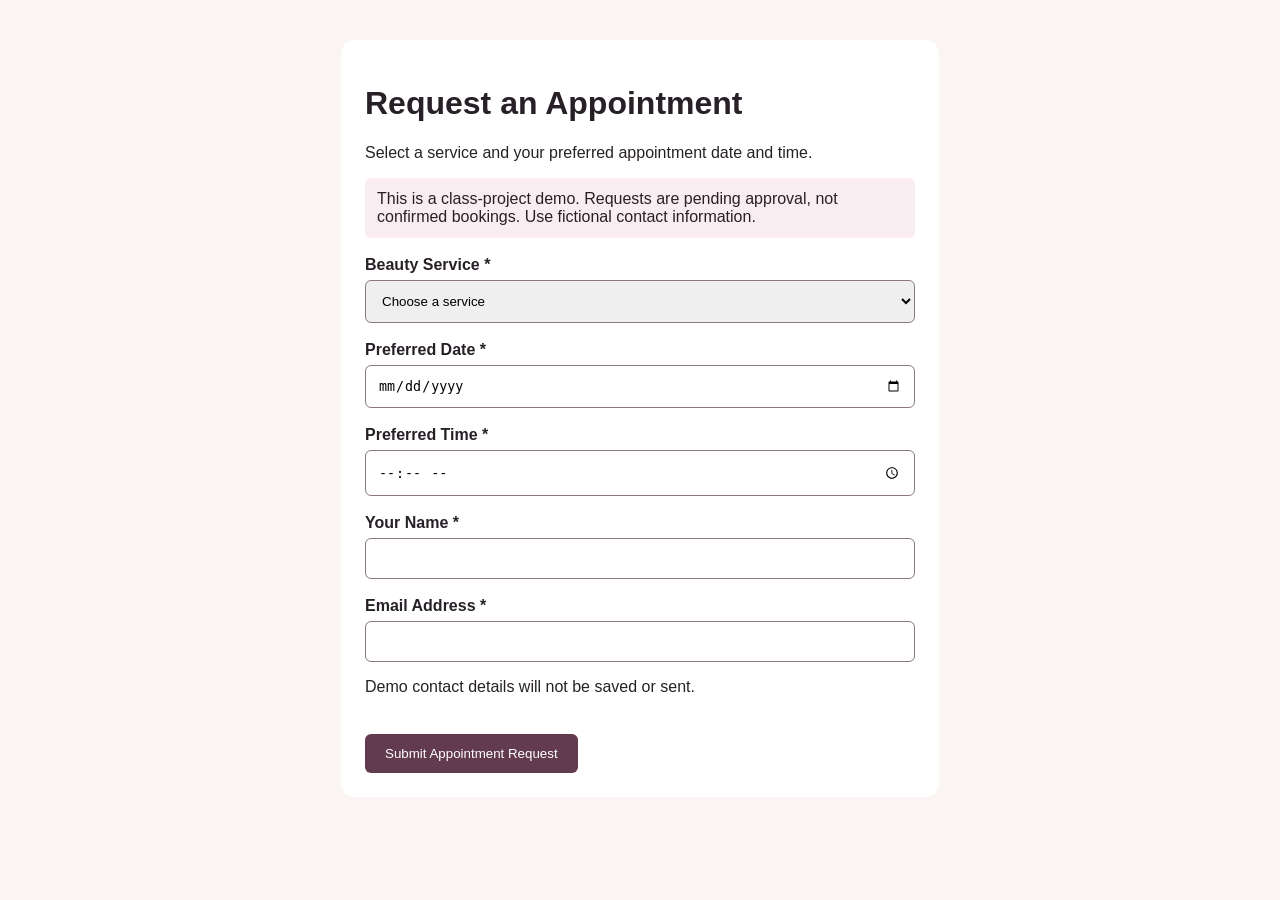
==== booking.html @ f1ef467f "Add booking form for appointment requests" ====
<!doctype html>
<html lang="en">
<head>
  <meta charset="UTF-8">
  <meta name="viewport" content="width=device-width, initial-scale=1">
  <title>Book an Appointment | The Beauty Salon</title>
  <style>
    body { font-family: Arial, sans-serif; background: #faf5f2; color: #272127; margin: 0; }
    main { max-width: 550px; margin: 40px auto; padding: 24px; background: white; border-radius: 14px; }
    label { display: block; margin-top: 18px; font-weight: bold; }
    input, select { width: 100%; box-sizing: border-box; padding: 12px; margin-top: 6px; border: 1px solid #8b7981; border-radius: 6px; }
    button { margin-top: 22px; padding: 12px 20px; background: #633b4e; color: white; border: none; border-radius: 6px; cursor: pointer; }
    button:focus-visible, input:focus-visible, select:focus-visible { outline: 3px solid #aa5578; }
    .notice { background: #f9edf1; padding: 12px; border-radius: 6px; }
    #error { color: #a01832; }
  </style>
</head>
<body>
  <main>
    <h1>Request an Appointment</h1>
    <p>Select a service and your preferred appointment date and time.</p>
    <p class="notice">This is a class-project demo. Requests are pending approval, not confirmed bookings. Use fictional contact information.</p>

    <form id="bookingForm">
      <label for="service">Beauty Service *</label>
      <select id="service" required>
        <option value="">Choose a service</option>
        <option>Nail services</option>
        <option>Eyelash extensions</option>
        <option>Eyebrow services</option>
        <option>Makeup services</option>
      </select>

      <label for="date">Preferred Date *</label>
      <input type="date" id="date" required>

      <label for="time">Preferred Time *</label>
      <input type="time" id="time" required>

      <label for="name">Your Name *</label>
      <input type="text" id="name" maxlength="80" required>

      <label for="email">Email Address *</label>
      <input type="email" id="email" required>
      <p>Demo contact details will not be saved or sent.</p>

      <p id="error" role="alert"></p>
      <button type="submit">Submit Appointment Request</button>
    </form>
  </main>

  <script src="./appointment-storage.js"></script>
  <script>
    const form = document.getElementById("bookingForm");
    const dateInput = document.getElementById("date");

    function todayLocal() {
      const now = new Date();
      const local = new Date(now.getTime() - now.getTimezoneOffset() * 60000);
      return local.toISOString().slice(0, 10);
    }

    dateInput.min = todayLocal();

    form.addEventListener("submit", function(event) {
      event.preventDefault();
      document.getElementById("error").textContent = "";
      dateInput.min = todayLocal();

      if (!form.reportValidity()) return;

      if (dateInput.value < dateInput.min) {
        document.getElementById("error").textContent =
          "Please choose today or a future date.";
        return;
      }

      try {
        const nextPage = saveSalonRequest({
          service: document.getElementById("service").value,
          date: dateInput.value,
          time: document.getElementById("time").value
        });

        window.location.assign(nextPage);
      } catch (error) {
        document.getElementById("error").textContent =
          error.message || "Unable to save the request.";
      }
    });
  </script>
</body>
</html>
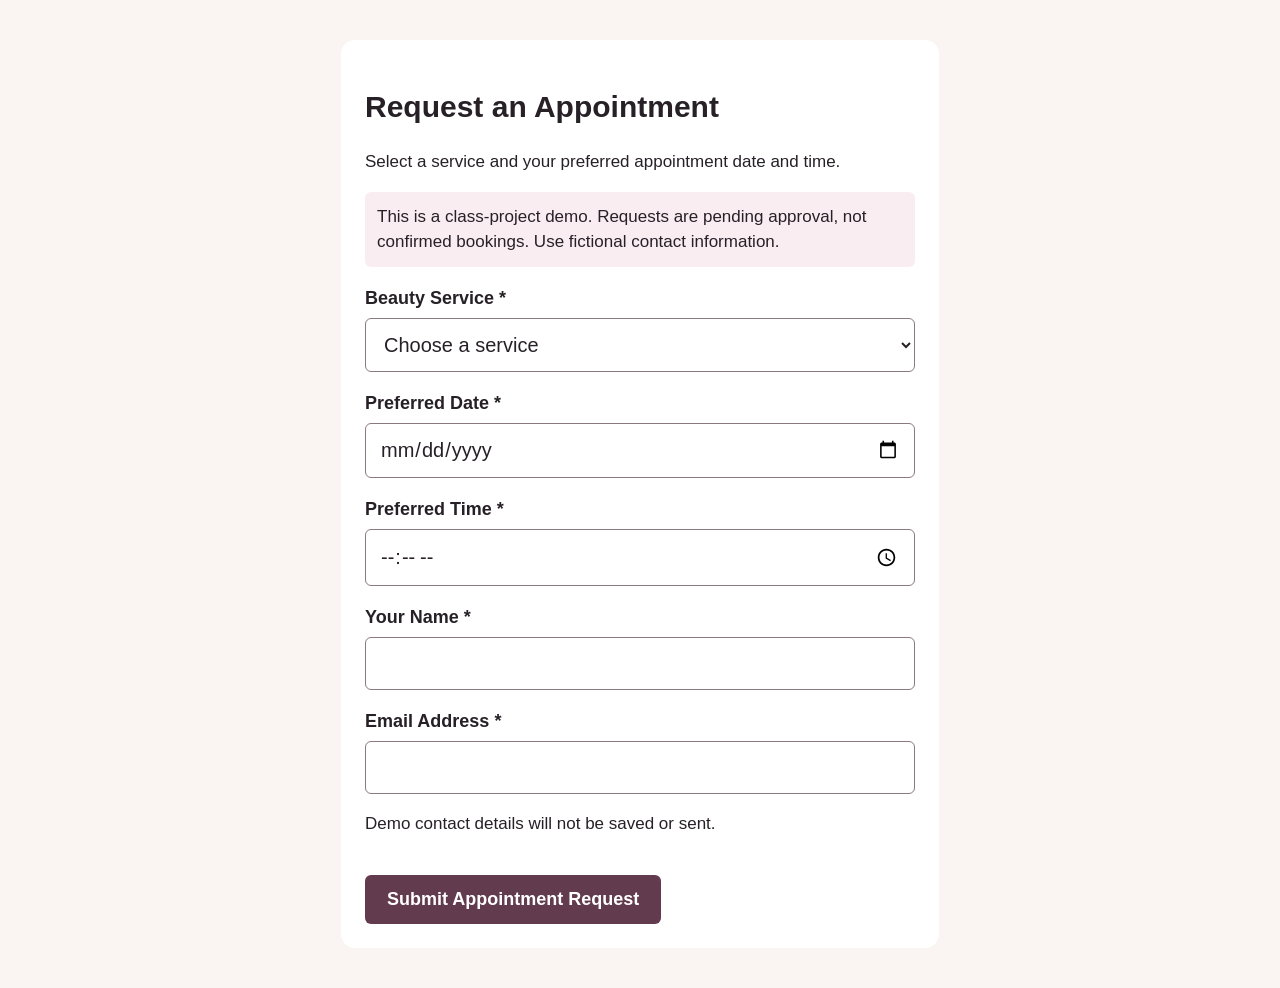
==== commit 900ff717: "Refactor booking form styles and structure" ====
--- a/booking.html
+++ b/booking.html
@@ -5,24 +5,110 @@
   <meta charset="UTF-8">
   <meta name="viewport" content="width=device-width, initial-scale=1">
   <title>Book an Appointment | The Beauty Salon</title>
+
   <style>
-    body { font-family: Arial, sans-serif; background: #faf5f2; color: #272127; margin: 0; }
-    main { max-width: 550px; margin: 40px auto; padding: 24px; background: white; border-radius: 14px; }
-    label { display: block; margin-top: 18px; font-weight: bold; }
-    input, select { width: 100%; box-sizing: border-box; padding: 12px; margin-top: 6px; border: 1px solid #8b7981; border-radius: 6px; }
-    button { margin-top: 22px; padding: 12px 20px; background: #633b4e; color: white; border: none; border-radius: 6px; cursor: pointer; }
-    button:focus-visible, input:focus-visible, select:focus-visible { outline: 3px solid #aa5578; }
-    .notice { background: #f9edf1; padding: 12px; border-radius: 6px; }
-    #error { color: #a01832; }
+    body {
+      font-family: Arial, sans-serif;
+      font-size: 17px;
+      line-height: 1.5;
+      background: #faf5f2;
+      color: #272127;
+      margin: 0;
+    }
+
+    main {
+      max-width: 550px;
+      margin: 40px auto;
+      padding: 24px;
+      background: white;
+      border-radius: 14px;
+    }
+
+    h1 {
+      font-size: 30px;
+    }
+
+    label {
+      display: block;
+      margin-top: 18px;
+      font-size: 18px;
+      font-weight: bold;
+    }
+
+    input, select {
+      width: 100%;
+      box-sizing: border-box;
+      padding: 14px;
+      margin-top: 6px;
+      font-family: Arial, sans-serif;
+      font-size: 20px;
+      color: #272127;
+      background: white;
+      border: 1px solid #8b7981;
+      border-radius: 6px;
+    }
+
+    button {
+      margin-top: 22px;
+      padding: 14px 22px;
+      background: #633b4e;
+      color: white;
+      font-family: Arial, sans-serif;
+      font-size: 18px;
+      font-weight: bold;
+      border: none;
+      border-radius: 6px;
+      cursor: pointer;
+    }
+
+    button:hover {
+      background: #4b293a;
+    }
+
+    button:focus-visible,
+    input:focus-visible,
+    select:focus-visible {
+      outline: 3px solid #aa5578;
+      outline-offset: 2px;
+    }
+
+    .notice {
+      background: #f9edf1;
+      padding: 12px;
+      border-radius: 6px;
+    }
+
+    #error {
+      color: #a01832;
+      font-size: 17px;
+    }
+
+    @media (max-width: 600px) {
+      main {
+        margin: 16px;
+        padding: 20px;
+      }
+    }
   </style>
 </head>
+
 <body>
   <main>
     <h1>Request an Appointment</h1>
-    <p>Select a service and your preferred appointment date and time.</p>
-    <p class="notice">This is a class-project demo. Requests are pending approval, not confirmed bookings. Use fictional contact information.</p>
+
+    <p>
+      Select a service and your preferred appointment
+      date and time.
+    </p>
+
+    <p class="notice">
+      This is a class-project demo. Requests are
+      pending approval, not confirmed bookings.
+      Use fictional contact information.
+    </p>
 
     <form id="bookingForm">
+
       <label for="service">Beauty Service *</label>
       <select id="service" required>
         <option value="">Choose a service</option>
@@ -39,25 +125,40 @@
       <input type="time" id="time" required>
 
       <label for="name">Your Name *</label>
-      <input type="text" id="name" maxlength="80" required>
+      <input
+        type="text"
+        id="name"
+        maxlength="80"
+        required
+      >
 
       <label for="email">Email Address *</label>
       <input type="email" id="email" required>
-      <p>Demo contact details will not be saved or sent.</p>
+
+      <p>
+        Demo contact details will not be saved or sent.
+      </p>
 
       <p id="error" role="alert"></p>
-      <button type="submit">Submit Appointment Request</button>
+
+      <button type="submit">
+        Submit Appointment Request
+      </button>
+
     </form>
   </main>
 
   <script src="./appointment-storage.js"></script>
+
   <script>
     const form = document.getElementById("bookingForm");
     const dateInput = document.getElementById("date");
 
     function todayLocal() {
       const now = new Date();
-      const local = new Date(now.getTime() - now.getTimezoneOffset() * 60000);
+      const local = new Date(
+        now.getTime() - now.getTimezoneOffset() * 60000
+      );
       return local.toISOString().slice(0, 10);
     }
 
@@ -65,6 +166,7 @@
 
     form.addEventListener("submit", function(event) {
       event.preventDefault();
+
       document.getElementById("error").textContent = "";
       dateInput.min = todayLocal();
 
@@ -84,6 +186,7 @@
         });
 
         window.location.assign(nextPage);
+
       } catch (error) {
         document.getElementById("error").textContent =
           error.message || "Unable to save the request.";
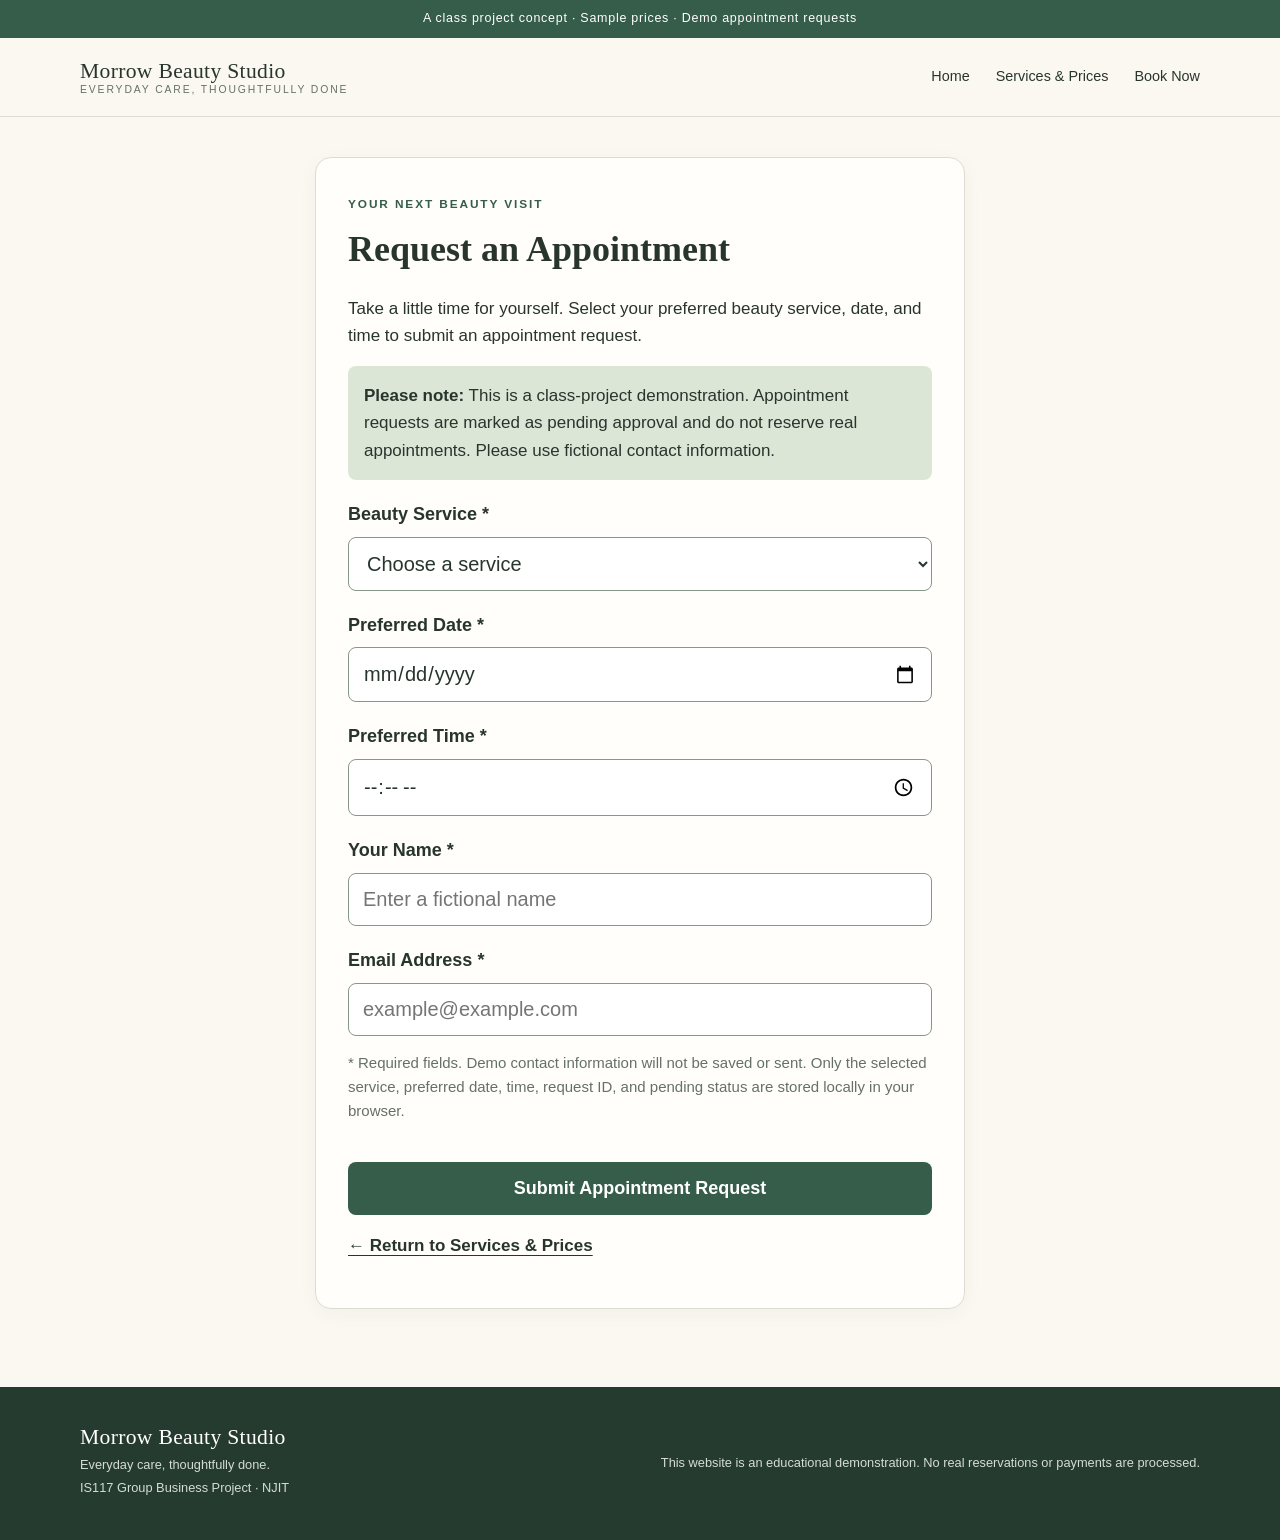
==== commit 1e188f7c: "Unify booking form branding, services and validation Updated the title and styling of the booking fo" ====
--- a/booking.html
+++ b/booking.html
@@ -4,161 +4,339 @@
 <head>
   <meta charset="UTF-8">
   <meta name="viewport" content="width=device-width, initial-scale=1">
-  <title>Book an Appointment | The Beauty Salon</title>
+
+  <title>Book an Appointment — Morrow Beauty Studio</title>
+
+  <link rel="stylesheet" href="styles.css">
 
   <style>
-    body {
-      font-family: Arial, sans-serif;
+    .booking-form {
+      max-width: 650px;
+      margin: 40px auto;
+      padding: 32px;
+      background: #fffefa;
+      border: 1px solid #dedbd2;
+      border-radius: 16px;
+      box-shadow: 0 5px 20px #28352d0a;
+    }
+
+    .booking-form h1 {
+      font-family: Georgia, serif;
+      font-size: 36px;
+      line-height: 1.2;
+      margin-top: 12px;
+      color: #28352d;
+    }
+
+    .booking-form p {
       font-size: 17px;
-      line-height: 1.5;
-      background: #faf5f2;
-      color: #272127;
-      margin: 0;
-    }
-
-    main {
-      max-width: 550px;
-      margin: 40px auto;
-      padding: 24px;
-      background: white;
-      border-radius: 14px;
-    }
-
-    h1 {
-      font-size: 30px;
-    }
-
-    label {
+      line-height: 1.6;
+    }
+
+    .booking-form label {
       display: block;
-      margin-top: 18px;
+      margin-top: 20px;
       font-size: 18px;
       font-weight: bold;
-    }
-
-    input, select {
+      color: #28352d;
+    }
+
+    .booking-form input,
+    .booking-form select {
       width: 100%;
       box-sizing: border-box;
       padding: 14px;
-      margin-top: 6px;
+      margin-top: 8px;
       font-family: Arial, sans-serif;
       font-size: 20px;
-      color: #272127;
+      color: #28352d;
       background: white;
-      border: 1px solid #8b7981;
-      border-radius: 6px;
-    }
-
-    button {
+      border: 1px solid #87988a;
+      border-radius: 8px;
+    }
+
+    .booking-form button {
+      width: 100%;
       margin-top: 22px;
-      padding: 14px 22px;
-      background: #633b4e;
+      padding: 16px 22px;
+      background: #355d49;
       color: white;
       font-family: Arial, sans-serif;
       font-size: 18px;
       font-weight: bold;
       border: none;
-      border-radius: 6px;
+      border-radius: 8px;
       cursor: pointer;
     }
 
-    button:hover {
-      background: #4b293a;
-    }
-
-    button:focus-visible,
-    input:focus-visible,
-    select:focus-visible {
-      outline: 3px solid #aa5578;
-      outline-offset: 2px;
-    }
-
-    .notice {
-      background: #f9edf1;
-      padding: 12px;
-      border-radius: 6px;
+    .booking-form button:hover {
+      background: #264634;
+    }
+
+    .booking-form button:focus-visible,
+    .booking-form input:focus-visible,
+    .booking-form select:focus-visible {
+      outline: 3px solid #bd795d;
+      outline-offset: 3px;
+    }
+
+    .booking-notice {
+      background: #dce6d7;
+      padding: 16px;
+      border-radius: 8px;
+      color: #28352d;
+    }
+
+    .privacy-note {
+      color: #657168;
+      font-size: 15px !important;
     }
 
     #error {
       color: #a01832;
       font-size: 17px;
-    }
-
-    @media (max-width: 600px) {
-      main {
-        margin: 16px;
-        padding: 20px;
+      font-weight: bold;
+    }
+
+    @media (max-width: 700px) {
+      .booking-form {
+        margin: 20px 16px;
+        padding: 22px;
+      }
+
+      .booking-form h1 {
+        font-size: 30px;
       }
     }
   </style>
 </head>
 
 <body>
-  <main>
+
+  <div class="notice">
+    A class project concept · Sample prices · Demo appointment requests
+  </div>
+
+  <!-- Navigation -->
+
+  <header class="site-header">
+    <div class="wrap nav">
+
+      <a class="brand" href="index.html">
+        Morrow Beauty Studio
+        <small>Everyday care, thoughtfully done</small>
+      </a>
+
+      <nav class="nav-links" aria-label="Main navigation">
+
+        <a href="index.html">Home</a>
+
+        <a href="services.html">
+          Services &amp; Prices
+        </a>
+
+        <a href="booking.html" aria-current="page">
+          Book Now
+        </a>
+
+      </nav>
+
+    </div>
+  </header>
+
+  <!-- Appointment Form -->
+
+  <main class="booking-form">
+
+    <span class="eyebrow">
+      Your next beauty visit
+    </span>
+
     <h1>Request an Appointment</h1>
 
     <p>
-      Select a service and your preferred appointment
-      date and time.
+      Take a little time for yourself.
+      Select your preferred beauty service, date,
+      and time to submit an appointment request.
     </p>
 
-    <p class="notice">
-      This is a class-project demo. Requests are
-      pending approval, not confirmed bookings.
-      Use fictional contact information.
+    <p class="booking-notice">
+      <strong>Please note:</strong>
+      This is a class-project demonstration.
+      Appointment requests are marked as pending approval
+      and do not reserve real appointments.
+      Please use fictional contact information.
     </p>
 
     <form id="bookingForm">
 
+      <!-- Service Selection -->
+
       <label for="service">Beauty Service *</label>
+
       <select id="service" required>
+
         <option value="">Choose a service</option>
-        <option>Nail services</option>
-        <option>Eyelash extensions</option>
-        <option>Eyebrow services</option>
-        <option>Makeup services</option>
+
+        <optgroup label="Hair">
+          <option>Everyday Haircut</option>
+          <option>Layered Haircut</option>
+          <option>Blowout</option>
+          <option>Root Touch-Up</option>
+          <option>Highlights</option>
+          <option>Color Correction Consultation</option>
+        </optgroup>
+
+        <optgroup label="Facials">
+          <option>Glow Facial — 30 Minutes</option>
+          <option>Custom Facial — 60 Minutes</option>
+          <option>Extended Facial — 90 Minutes</option>
+        </optgroup>
+
+        <optgroup label="Brows">
+          <option>Brow Shaping</option>
+          <option>Brow Shaping &amp; Tint</option>
+        </optgroup>
+
+        <optgroup label="Nails">
+          <option>Classic Manicure</option>
+          <option>Gel Manicure</option>
+          <option>Pedicure</option>
+          <option>Nail Art</option>
+        </optgroup>
+
+        <optgroup label="Lashes">
+          <option>Classic Lash Extensions</option>
+          <option>Volume Lash Extensions</option>
+          <option>Lash Lift</option>
+        </optgroup>
+
+        <optgroup label="Makeup">
+          <option>Natural Makeup</option>
+          <option>Soft Glam Makeup</option>
+          <option>Special Occasion Makeup</option>
+        </optgroup>
+
       </select>
 
+      <!-- Appointment Date -->
+
       <label for="date">Preferred Date *</label>
-      <input type="date" id="date" required>
+
+      <input
+        type="date"
+        id="date"
+        required
+      >
+
+      <!-- Appointment Time -->
 
       <label for="time">Preferred Time *</label>
-      <input type="time" id="time" required>
+
+      <input
+        type="time"
+        id="time"
+        required
+      >
+
+      <!-- Customer Name -->
 
       <label for="name">Your Name *</label>
+
       <input
         type="text"
         id="name"
+        placeholder="Enter a fictional name"
         maxlength="80"
         required
       >
 
+      <!-- Customer Email -->
+
       <label for="email">Email Address *</label>
-      <input type="email" id="email" required>
-
-      <p>
-        Demo contact details will not be saved or sent.
+
+      <input
+        type="email"
+        id="email"
+        placeholder="example@example.com"
+        required
+      >
+
+      <p class="privacy-note">
+        * Required fields.
+        Demo contact information will not be saved or sent.
+        Only the selected service, preferred date, time,
+        request ID, and pending status are stored locally
+        in your browser.
       </p>
 
+      <!-- Error Message -->
+
       <p id="error" role="alert"></p>
+
+      <!-- Submit Button -->
 
       <button type="submit">
         Submit Appointment Request
       </button>
 
     </form>
+
+    <p>
+      <a class="text-link" href="services.html">
+        ← Return to Services &amp; Prices
+      </a>
+    </p>
+
   </main>
 
+  <!-- Footer -->
+
+  <footer class="site-footer">
+
+    <div class="wrap foot">
+
+      <div>
+
+        <a class="brand" href="index.html">
+          Morrow Beauty Studio
+        </a>
+
+        <p>Everyday care, thoughtfully done.</p>
+
+        <p>IS117 Group Business Project · NJIT</p>
+
+      </div>
+
+      <p class="concept">
+        This website is an educational demonstration.
+        No real reservations or payments are processed.
+      </p>
+
+    </div>
+
+  </footer>
+
+  <!-- Member 3 Appointment Storage -->
+
   <script src="./appointment-storage.js"></script>
+
+  <!-- Member 2 Form Validation -->
 
   <script>
     const form = document.getElementById("bookingForm");
     const dateInput = document.getElementById("date");
+    const timeInput = document.getElementById("time");
+    const nameInput = document.getElementById("name");
+    const errorMessage = document.getElementById("error");
 
     function todayLocal() {
       const now = new Date();
+
       const local = new Date(
         now.getTime() - now.getTimezoneOffset() * 60000
       );
+
       return local.toISOString().slice(0, 10);
     }
 
@@ -167,14 +345,38 @@
     form.addEventListener("submit", function(event) {
       event.preventDefault();
 
-      document.getElementById("error").textContent = "";
+      errorMessage.textContent = "";
       dateInput.min = todayLocal();
 
-      if (!form.reportValidity()) return;
-
-      if (dateInput.value < dateInput.min) {
-        document.getElementById("error").textContent =
+      if (!form.reportValidity()) {
+        return;
+      }
+
+      if (!nameInput.value.trim()) {
+        errorMessage.textContent =
+          "Please enter a valid name.";
+
+        nameInput.focus();
+        return;
+      }
+
+      if (dateInput.value < todayLocal()) {
+        errorMessage.textContent =
           "Please choose today or a future date.";
+
+        dateInput.focus();
+        return;
+      }
+
+      const preferredDateTime = new Date(
+        dateInput.value + "T" + timeInput.value
+      );
+
+      if (preferredDateTime <= new Date()) {
+        errorMessage.textContent =
+          "Please choose a future appointment date and time.";
+
+        timeInput.focus();
         return;
       }
 
@@ -182,16 +384,17 @@
         const nextPage = saveSalonRequest({
           service: document.getElementById("service").value,
           date: dateInput.value,
-          time: document.getElementById("time").value
+          time: timeInput.value
         });
 
         window.location.assign(nextPage);
 
       } catch (error) {
-        document.getElementById("error").textContent =
+        errorMessage.textContent =
           error.message || "Unable to save the request.";
       }
     });
   </script>
+
 </body>
 </html>
--- a/styles.css
+++ b/styles.css
@@ -0,0 +1,108 @@
+:root {
+  color-scheme: light;
+  --ink: #28352d;
+  --muted: #657168;
+  --paper: #fbf8f2;
+  --cream: #f1eadf;
+  --sage: #dce6d7;
+  --green: #355d49;
+  --accent: #bd795d;
+  --white: #fffefa;
+  --line: #dedbd2;
+  --serif: Georgia, "Times New Roman", serif;
+  --sans: Arial, Helvetica, sans-serif;
+}
+
+* { box-sizing: border-box; }
+html { scroll-behavior: smooth; }
+body { margin: 0; background: var(--paper); color: var(--ink); font: 16px/1.6 var(--sans); }
+a { color: inherit; }
+a:focus-visible { outline: 3px solid var(--accent); outline-offset: 4px; }
+.wrap { width: min(1120px, calc(100% - 40px)); margin-inline: auto; }
+.notice { padding: 9px 16px; background: var(--green); color: white; text-align: center; font-size: .78rem; letter-spacing: .06em; }
+.site-header { border-bottom: 1px solid var(--line); background: var(--paper); }
+.nav { min-height: 78px; display: flex; align-items: center; justify-content: space-between; gap: 24px; }
+.brand { color: var(--ink); font: 1.35rem var(--serif); letter-spacing: .015em; text-decoration: none; }
+.brand small { display: block; color: var(--muted); font: .65rem var(--sans); letter-spacing: .18em; text-transform: uppercase; }
+.nav-links { display: flex; align-items: center; gap: 26px; }
+.nav-links a { font-size: .9rem; text-decoration: none; }
+.nav-links a:hover, .text-link:hover { text-decoration: underline; text-underline-offset: 5px; }
+.button { display: inline-block; padding: 12px 20px; border-radius: 999px; background: var(--green); color: white; font-size: .88rem; font-weight: 700; text-decoration: none; }
+.button:hover { background: #264634; }
+.text-link { font-weight: 700; text-underline-offset: 4px; }
+.eyebrow { color: var(--green); font-size: .74rem; font-weight: 700; letter-spacing: .16em; text-transform: uppercase; }
+.hero { padding: 58px 0 72px; }
+.hero-grid { display: grid; grid-template-columns: 1.1fr .9fr; align-items: center; gap: 50px; }
+.hero h1 { max-width: 650px; margin: 18px 0 22px; font: clamp(3.1rem, 7vw, 6rem)/.98 var(--serif); letter-spacing: -.045em; }
+.hero p { max-width: 500px; color: var(--muted); font-size: 1.1rem; }
+.actions { display: flex; align-items: center; flex-wrap: wrap; gap: 14px; margin-top: 28px; }
+.visual { position: relative; display: flex; min-height: 425px; align-items: end; overflow: hidden; padding: 24px; border-radius: 48% 48% 12px 12px; background: radial-gradient(ellipse at 70% 24%, #e6d3c4 0 9%, transparent 10%), linear-gradient(140deg, #e7eee2, #cbd8c5 53%, #f2e5d9); }
+.visual::before { position: absolute; top: 13%; left: 19%; width: 62%; height: 70%; border: 1px solid #355d494a; border-radius: 48% 48% 4px 4px; content: ""; }
+.visual::after { position: absolute; top: 32%; left: 36%; width: 28%; height: 46%; border-radius: 50% 50% 8px 8px; background: linear-gradient(135deg, #d8bba5, #f0ddce 55%, #b98166); box-shadow: 95px 66px 0 -22px #66826a, -100px 80px 0 -26px #869b7d; content: ""; }
+.visual-note { z-index: 1; padding: 14px 17px; border-radius: 8px; background: var(--white); box-shadow: 0 8px 24px #28352d18; font: 1.05rem var(--serif); }
+.strip { padding: 22px 0; background: var(--cream); }
+.strip-inner { display: flex; justify-content: center; flex-wrap: wrap; gap: 12px 44px; text-align: center; }
+.strip span { color: #46564b; font-size: .82rem; }
+.strip b { color: var(--green); }
+section { padding: 78px 0; }
+.section-head { max-width: 650px; margin: 0 auto 38px; text-align: center; }
+.section-head h2 { margin: 12px 0; font: clamp(2.3rem, 4.5vw, 3.7rem)/1.08 var(--serif); letter-spacing: -.035em; }
+.section-head p { margin: 0; color: var(--muted); }
+.cards { display: grid; grid-template-columns: repeat(3, 1fr); gap: 18px; }
+.card { padding: 26px; border: 1px solid var(--line); border-radius: 12px; background: var(--white); }
+.card .number { color: var(--accent); font: 1.5rem var(--serif); }
+.card h3 { margin: 12px 0 8px; font: 1.45rem var(--serif); }
+.card p { margin: 0 0 18px; color: var(--muted); }
+.price { color: var(--green); font-weight: 700; }
+.card a { display: inline-block; margin-top: 16px; font-size: .9rem; font-weight: 700; text-underline-offset: 4px; }
+.soft-panel { display: grid; grid-template-columns: 1fr 1fr; align-items: center; gap: 44px; padding: 44px; border-radius: 16px; background: var(--sage); }
+.soft-panel h2 { margin: 12px 0; font: clamp(2rem, 4vw, 3rem)/1.05 var(--serif); }
+.soft-panel p { color: #4f6254; }
+.price-sample { width: 100%; border-collapse: collapse; background: #fffefa99; }
+.price-sample td { padding: 12px 14px; border-bottom: 1px solid #cad5c5; }
+.price-sample td:last-child { text-align: right; font-weight: 700; }
+.draft { margin: 12px 0 0; color: #5b685e; font-size: .78rem; }
+.booking { padding: 54px 28px; border-radius: 16px; background: var(--green); color: white; text-align: center; }
+.booking h2 { margin: 12px 0; font: clamp(2.2rem, 4vw, 3.5rem)/1.05 var(--serif); }
+.booking p { max-width: 600px; margin: 0 auto 22px; color: #e6eee7; }
+.booking .eyebrow { color: #d8e7d9; }
+.booking .button { background: white; color: var(--green); }
+.page-intro { padding: 58px 0 32px; }
+.page-intro h1 { margin: 12px 0; font: clamp(2.8rem, 6vw, 5rem)/1 var(--serif); letter-spacing: -.04em; }
+.page-intro p { max-width: 700px; color: var(--muted); }
+.menu-group { padding: 28px 0 54px; border-top: 1px solid var(--line); }
+.menu-heading { display: flex; align-items: baseline; justify-content: space-between; gap: 20px; margin-bottom: 20px; }
+.menu-heading h2 { margin: 0; font: clamp(2rem, 4vw, 3rem) var(--serif); }
+.menu-heading p { color: var(--muted); font-size: .88rem; }
+.menu-list { display: grid; grid-template-columns: 1fr 1fr; gap: 0 36px; }
+.menu-item { display: flex; justify-content: space-between; gap: 18px; padding: 17px 0; border-bottom: 1px solid var(--line); }
+.menu-item h3 { margin: 0; font: 1.12rem var(--serif); }
+.menu-item p { margin: 5px 0 0; color: var(--muted); font-size: .88rem; }
+.menu-item strong { flex: 0 0 auto; color: var(--green); }
+.note-panel { margin: 12px 0 34px; padding: 20px 24px; border-left: 4px solid var(--accent); background: var(--cream); }
+.note-panel p { margin: 4px 0; }
+.site-footer { margin-top: 78px; padding: 38px 0; background: #263b30; color: #f8f6ef; }
+.foot { display: flex; align-items: center; justify-content: space-between; flex-wrap: wrap; gap: 24px; }
+.foot .brand { color: white; }
+.foot p { margin: 3px 0; color: #d3ddd5; font-size: .8rem; }
+.foot a { color: white; }
+.concept { max-width: 640px; }
+@media (max-width: 760px) {
+  .wrap { width: min(100% - 28px, 600px); }
+  .nav { align-items: flex-start; padding: 16px 0; }
+  .nav-links { justify-content: flex-end; flex-wrap: wrap; gap: 10px 14px; }
+  .nav-links a { font-size: .83rem; }
+  .nav-links .button { display: none; }
+  .hero { padding: 42px 0; }
+  .hero-grid { grid-template-columns: 1fr; gap: 30px; }
+  .hero h1 { font-size: clamp(3.1rem, 15vw, 5rem); }
+  .visual { min-height: 300px; }
+  .cards { grid-template-columns: 1fr; }
+  .soft-panel { grid-template-columns: 1fr; gap: 24px; padding: 28px; }
+  section { padding: 58px 0; }
+  .booking { padding: 40px 20px; }
+  .foot { align-items: flex-start; flex-direction: column; }
+  .menu-list { grid-template-columns: 1fr; }
+  .menu-heading { align-items: flex-start; flex-direction: column; gap: 4px; }
+}
+@media (prefers-reduced-motion: reduce) { html { scroll-behavior: auto; } }
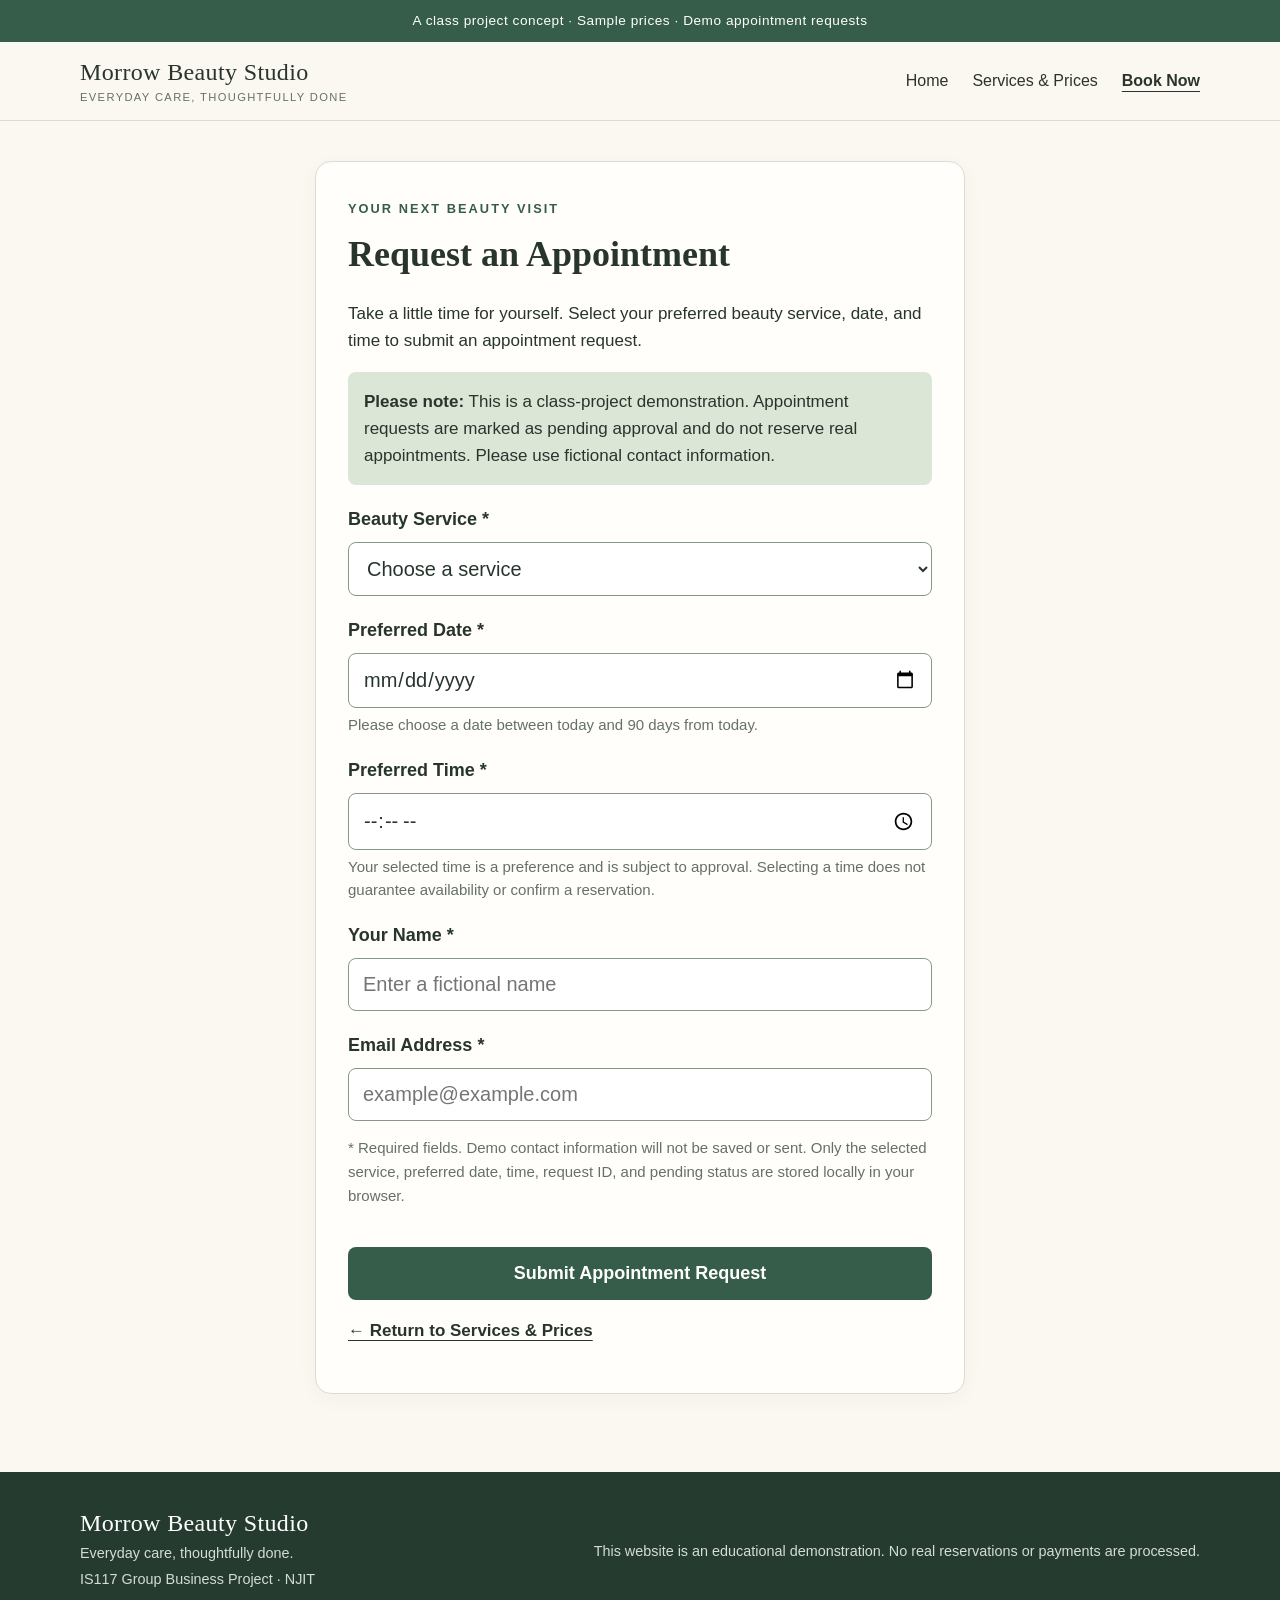
==== commit 28a66923: "Enhance booking form with help text and validation Added help text for date and time inputs, updated" ====
--- a/booking.html
+++ b/booking.html
@@ -92,6 +92,13 @@
       font-size: 15px !important;
     }
 
+    .booking-form .field-help {
+      color: #657168;
+      font-size: 15px;
+      margin: 6px 0 12px;
+      line-height: 1.5;
+    }
+
     #error {
       color: #a01832;
       font-size: 17px;
@@ -226,8 +233,14 @@
       <input
         type="date"
         id="date"
+        aria-describedby="date-help"
         required
       >
+
+      <p id="date-help" class="field-help">
+        Please choose a date between today and
+        90 days from today.
+      </p>
 
       <!-- Appointment Time -->
 
@@ -236,8 +249,15 @@
       <input
         type="time"
         id="time"
+        aria-describedby="time-help"
         required
       >
+
+      <p id="time-help" class="field-help">
+        Your selected time is a preference and is
+        subject to approval. Selecting a time does
+        not guarantee availability or confirm a reservation.
+      </p>
 
       <!-- Customer Name -->
 
@@ -330,28 +350,43 @@
     const nameInput = document.getElementById("name");
     const errorMessage = document.getElementById("error");
 
-    function todayLocal() {
+    const BOOKING_WINDOW_DAYS = 90;
+
+    // Return a local calendar date in YYYY-MM-DD format.
+    function todayLocal(daysAhead = 0) {
       const now = new Date();
 
-      const local = new Date(
-        now.getTime() - now.getTimezoneOffset() * 60000
-      );
-
-      return local.toISOString().slice(0, 10);
-    }
-
-    dateInput.min = todayLocal();
+      now.setDate(now.getDate() + daysAhead);
+
+      const year = now.getFullYear();
+      const month = String(now.getMonth() + 1).padStart(2, "0");
+      const day = String(now.getDate()).padStart(2, "0");
+
+      return `${year}-${month}-${day}`;
+    }
+
+    // Restrict appointment dates to a rolling 90-day window.
+    function updateDateLimits() {
+      dateInput.min = todayLocal();
+      dateInput.max = todayLocal(BOOKING_WINDOW_DAYS);
+    }
+
+    updateDateLimits();
+
+    dateInput.addEventListener("focus", updateDateLimits);
 
     form.addEventListener("submit", function(event) {
       event.preventDefault();
 
       errorMessage.textContent = "";
-      dateInput.min = todayLocal();
+
+      updateDateLimits();
 
       if (!form.reportValidity()) {
         return;
       }
 
+      // Reject empty or whitespace-only names.
       if (!nameInput.value.trim()) {
         errorMessage.textContent =
           "Please enter a valid name.";
@@ -360,19 +395,32 @@
         return;
       }
 
-      if (dateInput.value < todayLocal()) {
+      // Validate the selected date against both boundaries.
+      const selectedDate = dateInput.valueAsNumber;
+      const minimumDate = Date.parse(dateInput.min);
+      const maximumDate = Date.parse(dateInput.max);
+
+      if (
+        !Number.isFinite(selectedDate) ||
+        selectedDate < minimumDate ||
+        selectedDate > maximumDate
+      ) {
         errorMessage.textContent =
-          "Please choose today or a future date.";
+          "Please choose a date within the next 90 days.";
 
         dateInput.focus();
         return;
       }
 
+      // Reject invalid dates and appointment times in the past.
       const preferredDateTime = new Date(
         dateInput.value + "T" + timeInput.value
       );
 
-      if (preferredDateTime <= new Date()) {
+      if (
+        !Number.isFinite(preferredDateTime.getTime()) ||
+        preferredDateTime <= new Date()
+      ) {
         errorMessage.textContent =
           "Please choose a future appointment date and time.";
 
@@ -380,6 +428,7 @@
         return;
       }
 
+      // Save the request using Member 3's storage system.
       try {
         const nextPage = saveSalonRequest({
           service: document.getElementById("service").value,
--- a/styles.css
+++ b/styles.css
@@ -1,3 +1,4 @@
+
 :root {
   color-scheme: light;
   --ink: #28352d;
@@ -13,96 +14,674 @@
   --sans: Arial, Helvetica, sans-serif;
 }
 
-* { box-sizing: border-box; }
-html { scroll-behavior: smooth; }
-body { margin: 0; background: var(--paper); color: var(--ink); font: 16px/1.6 var(--sans); }
-a { color: inherit; }
-a:focus-visible { outline: 3px solid var(--accent); outline-offset: 4px; }
-.wrap { width: min(1120px, calc(100% - 40px)); margin-inline: auto; }
-.notice { padding: 9px 16px; background: var(--green); color: white; text-align: center; font-size: .78rem; letter-spacing: .06em; }
-.site-header { border-bottom: 1px solid var(--line); background: var(--paper); }
-.nav { min-height: 78px; display: flex; align-items: center; justify-content: space-between; gap: 24px; }
-.brand { color: var(--ink); font: 1.35rem var(--serif); letter-spacing: .015em; text-decoration: none; }
-.brand small { display: block; color: var(--muted); font: .65rem var(--sans); letter-spacing: .18em; text-transform: uppercase; }
-.nav-links { display: flex; align-items: center; gap: 26px; }
-.nav-links a { font-size: .9rem; text-decoration: none; }
-.nav-links a:hover, .text-link:hover { text-decoration: underline; text-underline-offset: 5px; }
-.button { display: inline-block; padding: 12px 20px; border-radius: 999px; background: var(--green); color: white; font-size: .88rem; font-weight: 700; text-decoration: none; }
-.button:hover { background: #264634; }
-.text-link { font-weight: 700; text-underline-offset: 4px; }
-.eyebrow { color: var(--green); font-size: .74rem; font-weight: 700; letter-spacing: .16em; text-transform: uppercase; }
-.hero { padding: 58px 0 72px; }
-.hero-grid { display: grid; grid-template-columns: 1.1fr .9fr; align-items: center; gap: 50px; }
-.hero h1 { max-width: 650px; margin: 18px 0 22px; font: clamp(3.1rem, 7vw, 6rem)/.98 var(--serif); letter-spacing: -.045em; }
-.hero p { max-width: 500px; color: var(--muted); font-size: 1.1rem; }
-.actions { display: flex; align-items: center; flex-wrap: wrap; gap: 14px; margin-top: 28px; }
-.visual { position: relative; display: flex; min-height: 425px; align-items: end; overflow: hidden; padding: 24px; border-radius: 48% 48% 12px 12px; background: radial-gradient(ellipse at 70% 24%, #e6d3c4 0 9%, transparent 10%), linear-gradient(140deg, #e7eee2, #cbd8c5 53%, #f2e5d9); }
-.visual::before { position: absolute; top: 13%; left: 19%; width: 62%; height: 70%; border: 1px solid #355d494a; border-radius: 48% 48% 4px 4px; content: ""; }
-.visual::after { position: absolute; top: 32%; left: 36%; width: 28%; height: 46%; border-radius: 50% 50% 8px 8px; background: linear-gradient(135deg, #d8bba5, #f0ddce 55%, #b98166); box-shadow: 95px 66px 0 -22px #66826a, -100px 80px 0 -26px #869b7d; content: ""; }
-.visual-note { z-index: 1; padding: 14px 17px; border-radius: 8px; background: var(--white); box-shadow: 0 8px 24px #28352d18; font: 1.05rem var(--serif); }
-.strip { padding: 22px 0; background: var(--cream); }
-.strip-inner { display: flex; justify-content: center; flex-wrap: wrap; gap: 12px 44px; text-align: center; }
-.strip span { color: #46564b; font-size: .82rem; }
-.strip b { color: var(--green); }
-section { padding: 78px 0; }
-.section-head { max-width: 650px; margin: 0 auto 38px; text-align: center; }
-.section-head h2 { margin: 12px 0; font: clamp(2.3rem, 4.5vw, 3.7rem)/1.08 var(--serif); letter-spacing: -.035em; }
-.section-head p { margin: 0; color: var(--muted); }
-.cards { display: grid; grid-template-columns: repeat(3, 1fr); gap: 18px; }
-.card { padding: 26px; border: 1px solid var(--line); border-radius: 12px; background: var(--white); }
-.card .number { color: var(--accent); font: 1.5rem var(--serif); }
-.card h3 { margin: 12px 0 8px; font: 1.45rem var(--serif); }
-.card p { margin: 0 0 18px; color: var(--muted); }
-.price { color: var(--green); font-weight: 700; }
-.card a { display: inline-block; margin-top: 16px; font-size: .9rem; font-weight: 700; text-underline-offset: 4px; }
-.soft-panel { display: grid; grid-template-columns: 1fr 1fr; align-items: center; gap: 44px; padding: 44px; border-radius: 16px; background: var(--sage); }
-.soft-panel h2 { margin: 12px 0; font: clamp(2rem, 4vw, 3rem)/1.05 var(--serif); }
-.soft-panel p { color: #4f6254; }
-.price-sample { width: 100%; border-collapse: collapse; background: #fffefa99; }
-.price-sample td { padding: 12px 14px; border-bottom: 1px solid #cad5c5; }
-.price-sample td:last-child { text-align: right; font-weight: 700; }
-.draft { margin: 12px 0 0; color: #5b685e; font-size: .78rem; }
-.booking { padding: 54px 28px; border-radius: 16px; background: var(--green); color: white; text-align: center; }
-.booking h2 { margin: 12px 0; font: clamp(2.2rem, 4vw, 3.5rem)/1.05 var(--serif); }
-.booking p { max-width: 600px; margin: 0 auto 22px; color: #e6eee7; }
-.booking .eyebrow { color: #d8e7d9; }
-.booking .button { background: white; color: var(--green); }
-.page-intro { padding: 58px 0 32px; }
-.page-intro h1 { margin: 12px 0; font: clamp(2.8rem, 6vw, 5rem)/1 var(--serif); letter-spacing: -.04em; }
-.page-intro p { max-width: 700px; color: var(--muted); }
-.menu-group { padding: 28px 0 54px; border-top: 1px solid var(--line); }
-.menu-heading { display: flex; align-items: baseline; justify-content: space-between; gap: 20px; margin-bottom: 20px; }
-.menu-heading h2 { margin: 0; font: clamp(2rem, 4vw, 3rem) var(--serif); }
-.menu-heading p { color: var(--muted); font-size: .88rem; }
-.menu-list { display: grid; grid-template-columns: 1fr 1fr; gap: 0 36px; }
-.menu-item { display: flex; justify-content: space-between; gap: 18px; padding: 17px 0; border-bottom: 1px solid var(--line); }
-.menu-item h3 { margin: 0; font: 1.12rem var(--serif); }
-.menu-item p { margin: 5px 0 0; color: var(--muted); font-size: .88rem; }
-.menu-item strong { flex: 0 0 auto; color: var(--green); }
-.note-panel { margin: 12px 0 34px; padding: 20px 24px; border-left: 4px solid var(--accent); background: var(--cream); }
-.note-panel p { margin: 4px 0; }
-.site-footer { margin-top: 78px; padding: 38px 0; background: #263b30; color: #f8f6ef; }
-.foot { display: flex; align-items: center; justify-content: space-between; flex-wrap: wrap; gap: 24px; }
-.foot .brand { color: white; }
-.foot p { margin: 3px 0; color: #d3ddd5; font-size: .8rem; }
-.foot a { color: white; }
-.concept { max-width: 640px; }
+/* General Styling */
+
+* {
+  box-sizing: border-box;
+}
+
+html {
+  scroll-behavior: smooth;
+}
+
+body {
+  margin: 0;
+  background: var(--paper);
+  color: var(--ink);
+  font: 17px/1.6 var(--sans);
+}
+
+a {
+  color: inherit;
+}
+
+a:focus-visible,
+button:focus-visible,
+input:focus-visible,
+select:focus-visible {
+  outline: 3px solid var(--accent);
+  outline-offset: 4px;
+}
+
+.wrap {
+  width: min(1120px, calc(100% - 40px));
+  margin-inline: auto;
+}
+
+/* Announcement Bar */
+
+.notice {
+  padding: 10px 16px;
+  background: var(--green);
+  color: white;
+  text-align: center;
+  font-size: 0.85rem;
+  letter-spacing: 0.04em;
+}
+
+/* Header and Navigation */
+
+.site-header {
+  border-bottom: 1px solid var(--line);
+  background: var(--paper);
+}
+
+.nav {
+  min-height: 78px;
+  display: flex;
+  align-items: center;
+  justify-content: space-between;
+  gap: 24px;
+}
+
+.brand {
+  color: var(--ink);
+  font: 1.5rem var(--serif);
+  letter-spacing: 0.015em;
+  text-decoration: none;
+}
+
+.brand small {
+  display: block;
+  margin-top: 5px;
+  color: var(--muted);
+  font: 0.7rem var(--sans);
+  letter-spacing: 0.12em;
+  text-transform: uppercase;
+}
+
+.nav-links {
+  display: flex;
+  align-items: center;
+  flex-wrap: wrap;
+  gap: 24px;
+}
+
+.nav-links a {
+  font-size: 1rem;
+  text-decoration: none;
+}
+
+.nav-links a:hover,
+.text-link:hover {
+  text-decoration: underline;
+  text-underline-offset: 5px;
+}
+
+.nav-links a[aria-current="page"] {
+  font-weight: bold;
+  text-decoration: underline;
+  text-underline-offset: 5px;
+}
+
+/* Buttons and Links */
+
+.button {
+  display: inline-block;
+  padding: 14px 22px;
+  border-radius: 999px;
+  background: var(--green);
+  color: white;
+  font-size: 1rem;
+  font-weight: 700;
+  text-decoration: none;
+  text-align: center;
+  cursor: pointer;
+  transition: background 0.2s ease;
+}
+
+.button:hover {
+  background: #264634;
+}
+
+.text-link {
+  font-weight: 700;
+  text-underline-offset: 4px;
+}
+
+.eyebrow {
+  color: var(--green);
+  font-size: 0.8rem;
+  font-weight: 700;
+  letter-spacing: 0.16em;
+  text-transform: uppercase;
+}
+
+/* Homepage Hero */
+
+.hero {
+  padding: 58px 0 72px;
+}
+
+.hero-grid {
+  display: grid;
+  grid-template-columns: 1.1fr 0.9fr;
+  align-items: center;
+  gap: 50px;
+}
+
+.hero h1 {
+  max-width: 650px;
+  margin: 18px 0 22px;
+  font: clamp(3.1rem, 7vw, 6rem)/0.98 var(--serif);
+  letter-spacing: -0.045em;
+}
+
+.hero p {
+  max-width: 500px;
+  color: var(--muted);
+  font-size: 1.15rem;
+}
+
+.actions {
+  display: flex;
+  align-items: center;
+  flex-wrap: wrap;
+  gap: 14px;
+  margin-top: 28px;
+}
+
+/* Original Decorative Hero Artwork */
+
+.visual {
+  position: relative;
+  display: flex;
+  min-height: 425px;
+  align-items: end;
+  overflow: hidden;
+  padding: 24px;
+  border-radius: 48% 48% 12px 12px;
+  background:
+    radial-gradient(
+      ellipse at 70% 24%,
+      #e6d3c4 0 9%,
+      transparent 10%
+    ),
+    linear-gradient(
+      140deg,
+      #e7eee2,
+      #cbd8c5 53%,
+      #f2e5d9
+    );
+}
+
+.visual::before {
+  position: absolute;
+  top: 13%;
+  left: 19%;
+  width: 62%;
+  height: 70%;
+  border: 1px solid #355d494a;
+  border-radius: 48% 48% 4px 4px;
+  content: "";
+}
+
+.visual::after {
+  position: absolute;
+  top: 32%;
+  left: 36%;
+  width: 28%;
+  height: 46%;
+  border-radius: 50% 50% 8px 8px;
+  background: linear-gradient(
+    135deg,
+    #d8bba5,
+    #f0ddce 55%,
+    #b98166
+  );
+  box-shadow:
+    95px 66px 0 -22px #66826a,
+    -100px 80px 0 -26px #869b7d;
+  content: "";
+}
+
+.visual-note {
+  z-index: 1;
+  padding: 14px 17px;
+  border-radius: 8px;
+  background: var(--white);
+  box-shadow: 0 8px 24px #28352d18;
+  font: 1.1rem var(--serif);
+}
+
+/* Brand Promise Strip */
+
+.strip {
+  padding: 22px 0;
+  background: var(--cream);
+}
+
+.strip-inner {
+  display: flex;
+  justify-content: center;
+  flex-wrap: wrap;
+  gap: 12px 44px;
+  text-align: center;
+}
+
+.strip span {
+  color: #46564b;
+  font-size: 0.95rem;
+}
+
+.strip b {
+  color: var(--green);
+}
+
+/* General Sections */
+
+section {
+  padding: 78px 0;
+}
+
+.section-head {
+  max-width: 650px;
+  margin: 0 auto 38px;
+  text-align: center;
+}
+
+.section-head h2 {
+  margin: 12px 0;
+  font: clamp(2.3rem, 4.5vw, 3.7rem)/1.08 var(--serif);
+  letter-spacing: -0.035em;
+}
+
+.section-head p {
+  margin: 0;
+  color: var(--muted);
+}
+
+/* Six Service Cards */
+
+.cards {
+  display: grid;
+  grid-template-columns: repeat(3, minmax(0, 1fr));
+  gap: 22px;
+}
+
+.card {
+  display: flex;
+  flex-direction: column;
+  padding: 26px;
+  border: 1px solid var(--line);
+  border-radius: 12px;
+  background: var(--white);
+  transition:
+    transform 0.2s ease,
+    box-shadow 0.2s ease;
+}
+
+.card:hover {
+  transform: translateY(-3px);
+  box-shadow: 0 8px 20px #28352d12;
+}
+
+.card .number {
+  color: #97573e;
+  font: 1.5rem var(--serif);
+}
+
+.card h3 {
+  margin: 12px 0 8px;
+  font: 1.65rem var(--serif);
+}
+
+.card p {
+  margin: 0 0 18px;
+  color: var(--muted);
+  font-size: 1rem;
+  flex-grow: 1;
+}
+
+.price {
+  color: var(--green);
+  font-weight: 700;
+}
+
+.card a {
+  display: inline-block;
+  margin-top: 12px;
+  font-size: 1rem;
+  font-weight: 700;
+  text-underline-offset: 4px;
+}
+
+/* Our Approach */
+
+.soft-panel {
+  display: grid;
+  grid-template-columns: 1fr 1fr;
+  align-items: center;
+  gap: 44px;
+  padding: 44px;
+  border-radius: 16px;
+  background: var(--sage);
+}
+
+.soft-panel h2 {
+  margin: 12px 0;
+  font: clamp(2rem, 4vw, 3rem)/1.05 var(--serif);
+}
+
+.soft-panel p {
+  color: #4f6254;
+}
+
+/* Sample Pricing Table */
+
+.price-sample {
+  width: 100%;
+  border-collapse: collapse;
+  background: #fffefa99;
+}
+
+.price-sample td {
+  padding: 12px 14px;
+  border-bottom: 1px solid #cad5c5;
+}
+
+.price-sample td:last-child {
+  text-align: right;
+  font-weight: 700;
+}
+
+.draft {
+  margin: 12px 0 0;
+  color: #5b685e;
+  font-size: 0.9rem;
+}
+
+/* Appointment Call to Action */
+
+.booking {
+  padding: 54px 28px;
+  border-radius: 16px;
+  background: var(--green);
+  color: white;
+  text-align: center;
+}
+
+.booking h2 {
+  margin: 12px 0;
+  font: clamp(2.2rem, 4vw, 3.5rem)/1.05 var(--serif);
+}
+
+.booking p {
+  max-width: 600px;
+  margin: 0 auto 22px;
+  color: #e6eee7;
+}
+
+.booking .eyebrow {
+  color: #d8e7d9;
+}
+
+.booking .button {
+  background: white;
+  color: var(--green);
+}
+
+.booking .button:hover {
+  background: var(--cream);
+}
+
+/* Services Page */
+
+.page-intro {
+  padding: 58px 0 32px;
+}
+
+.page-intro h1 {
+  margin: 12px 0;
+  font: clamp(2.8rem, 6vw, 5rem)/1 var(--serif);
+  letter-spacing: -0.04em;
+}
+
+.page-intro p {
+  max-width: 700px;
+  color: var(--muted);
+}
+
+.menu-group {
+  padding: 28px 0 54px;
+  border-top: 1px solid var(--line);
+  scroll-margin-top: 24px;
+}
+
+.menu-heading {
+  display: flex;
+  align-items: baseline;
+  justify-content: space-between;
+  gap: 20px;
+  margin-bottom: 20px;
+}
+
+.menu-heading h2 {
+  margin: 0;
+  font: clamp(2rem, 4vw, 3rem) var(--serif);
+}
+
+.menu-heading p {
+  color: var(--muted);
+  font-size: 0.95rem;
+}
+
+.menu-list {
+  display: grid;
+  grid-template-columns: repeat(2, minmax(0, 1fr));
+  gap: 0 36px;
+}
+
+.menu-item {
+  display: flex;
+  justify-content: space-between;
+  gap: 18px;
+  padding: 20px 0;
+  border-bottom: 1px solid var(--line);
+}
+
+.menu-item h3 {
+  margin: 0;
+  font: 1.25rem var(--serif);
+}
+
+.menu-item p {
+  margin: 5px 0 0;
+  color: var(--muted);
+  font-size: 1rem;
+}
+
+.menu-item strong {
+  flex: 0 0 auto;
+  color: var(--green);
+  font-size: 0.95rem;
+}
+
+.note-panel {
+  margin: 12px 0 34px;
+  padding: 20px 24px;
+  border-left: 4px solid var(--accent);
+  background: var(--cream);
+}
+
+.note-panel p {
+  margin: 4px 0;
+}
+
+/* Footer */
+
+.site-footer {
+  margin-top: 78px;
+  padding: 38px 0;
+  background: #263b30;
+  color: #f8f6ef;
+}
+
+.foot {
+  display: flex;
+  align-items: center;
+  justify-content: space-between;
+  flex-wrap: wrap;
+  gap: 24px;
+}
+
+.foot .brand {
+  color: white;
+}
+
+.foot p {
+  margin: 3px 0;
+  color: #d3ddd5;
+  font-size: 0.9rem;
+}
+
+.foot a {
+  color: white;
+}
+
+.concept {
+  max-width: 640px;
+}
+
+/* Tablet Responsiveness */
+
+@media (max-width: 950px) {
+  .cards {
+    grid-template-columns: repeat(2, minmax(0, 1fr));
+  }
+
+  .nav-links {
+    gap: 14px;
+  }
+
+  .hero-grid {
+    gap: 30px;
+  }
+
+  .menu-list {
+    gap: 0 24px;
+  }
+}
+
+/* Mobile Responsiveness */
+
 @media (max-width: 760px) {
-  .wrap { width: min(100% - 28px, 600px); }
-  .nav { align-items: flex-start; padding: 16px 0; }
-  .nav-links { justify-content: flex-end; flex-wrap: wrap; gap: 10px 14px; }
-  .nav-links a { font-size: .83rem; }
-  .nav-links .button { display: none; }
-  .hero { padding: 42px 0; }
-  .hero-grid { grid-template-columns: 1fr; gap: 30px; }
-  .hero h1 { font-size: clamp(3.1rem, 15vw, 5rem); }
-  .visual { min-height: 300px; }
-  .cards { grid-template-columns: 1fr; }
-  .soft-panel { grid-template-columns: 1fr; gap: 24px; padding: 28px; }
-  section { padding: 58px 0; }
-  .booking { padding: 40px 20px; }
-  .foot { align-items: flex-start; flex-direction: column; }
-  .menu-list { grid-template-columns: 1fr; }
-  .menu-heading { align-items: flex-start; flex-direction: column; gap: 4px; }
-}
-@media (prefers-reduced-motion: reduce) { html { scroll-behavior: auto; } }
+  .wrap {
+    width: min(calc(100% - 28px), 600px);
+  }
+
+  .nav {
+    align-items: flex-start;
+    flex-direction: column;
+    padding: 20px 0;
+    gap: 18px;
+  }
+
+  .nav-links {
+    width: 100%;
+    justify-content: flex-start;
+    flex-wrap: wrap;
+    gap: 12px 18px;
+  }
+
+  .nav-links a {
+    font-size: 0.95rem;
+  }
+
+  .nav-links .button {
+    display: inline-block;
+    padding: 10px 18px;
+  }
+
+  .hero {
+    padding: 42px 0;
+  }
+
+  .hero-grid {
+    grid-template-columns: 1fr;
+    gap: 30px;
+  }
+
+  .hero h1 {
+    font-size: clamp(2.8rem, 12vw, 5rem);
+  }
+
+  .visual {
+    min-height: 300px;
+  }
+
+  .cards {
+    grid-template-columns: 1fr;
+  }
+
+  .soft-panel {
+    grid-template-columns: 1fr;
+    gap: 24px;
+    padding: 24px;
+  }
+
+  section {
+    padding: 58px 0;
+  }
+
+  .booking {
+    padding: 40px 20px;
+  }
+
+  .foot {
+    align-items: flex-start;
+    flex-direction: column;
+  }
+
+  .menu-list {
+    grid-template-columns: 1fr;
+  }
+
+  .menu-heading {
+    align-items: flex-start;
+    flex-direction: column;
+    gap: 4px;
+  }
+
+  .price-sample td {
+    padding: 10px;
+    font-size: 0.9rem;
+  }
+
+  .site-footer {
+    margin-top: 45px;
+  }
+}
+
+@media (max-width: 400px) {
+  .menu-item {
+    flex-direction: column;
+    gap: 8px;
+  }
+
+  .actions {
+    align-items: flex-start;
+    flex-direction: column;
+  }
+
+  .card {
+    padding: 22px;
+  }
+}
+
+/* Accessibility: Reduced Motion */
+
+@media (prefers-reduced-motion: reduce) {
+  html {
+    scroll-behavior: auto;
+  }
+
+  .card,
+  .button {
+    transition: none;
+  }
+
+  .card:hover {
+    transform: none;
+  }
+}
